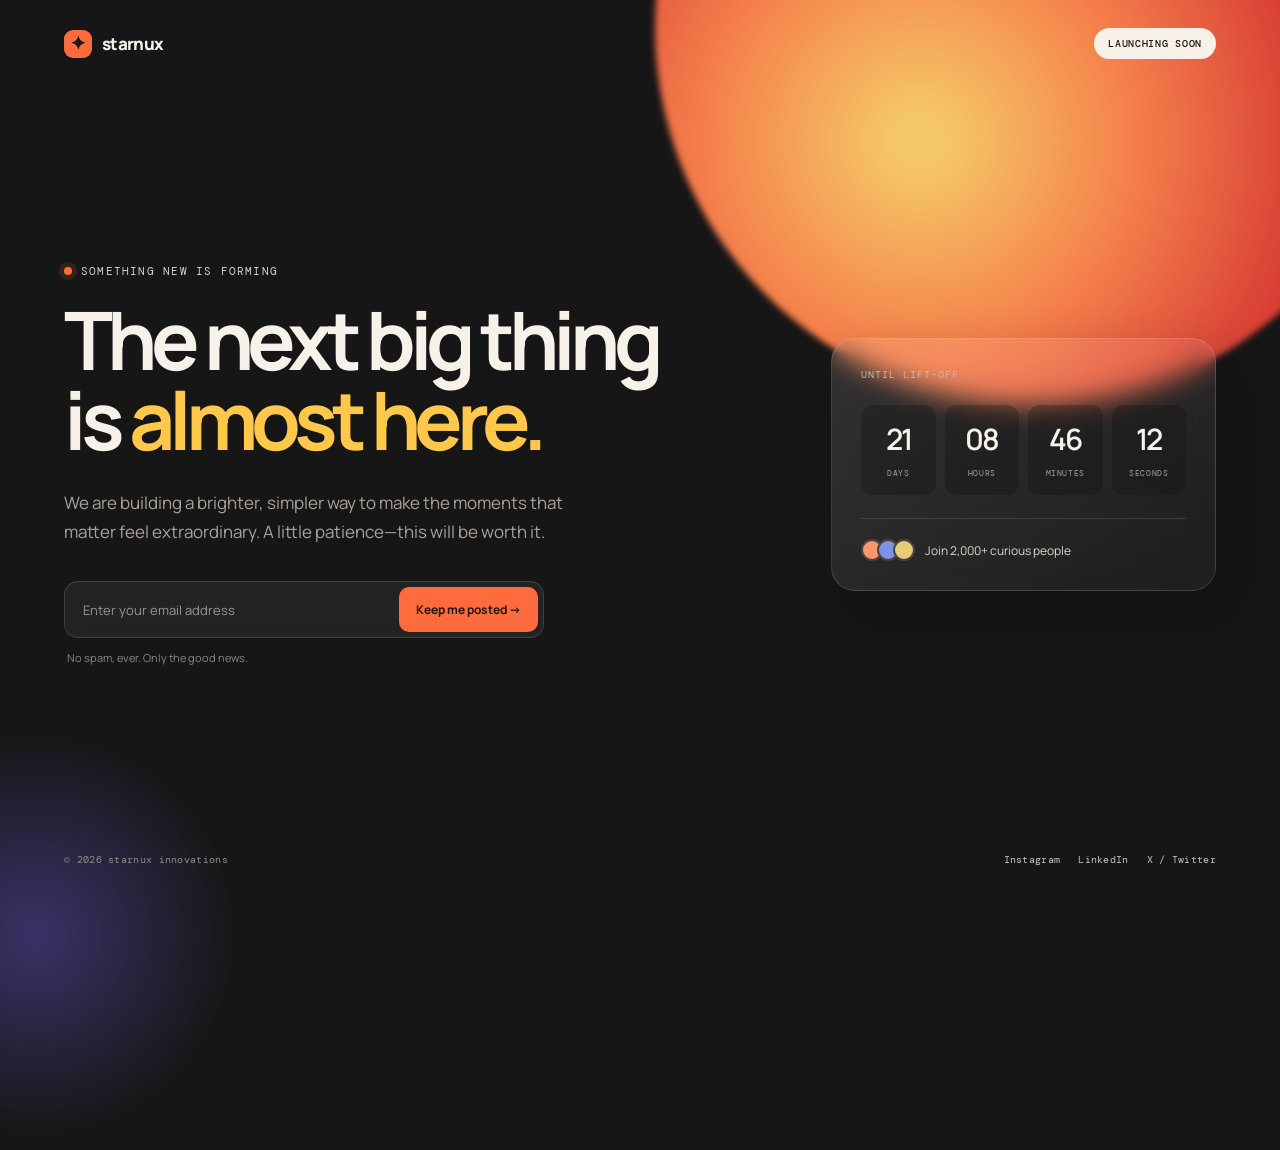
==== index.htm @ b2e8e021 "STARNUX first page" ====
<!DOCTYPE html>
<html lang="en">
<head>
  <meta charset="UTF-8">
  <meta name="viewport" content="width=device-width, initial-scale=1.0">
  <meta name="description" content="A new experience is on the way.">
  <title>Nova — Coming Soon</title>
  <style>
    @import url('https://fonts.googleapis.com/css2?family=DM+Mono:wght@400;500&family=Manrope:wght@400;500;600;700;800&display=swap');

    :root {
      --ink: #f6f2ea;
      --muted: #a9a29a;
      --orange: #ff6b3d;
      --yellow: #ffc84a;
      --panel: rgba(255, 255, 255, .06);
      --line: rgba(255, 255, 255, .13);
    }

    * { box-sizing: border-box; }

    body {
      min-height: 100vh;
      margin: 0;
      overflow-x: hidden;
      color: var(--ink);
      background: #171616;
      font-family: "Manrope", Arial, sans-serif;
    }

    .page {
      position: relative;
      min-height: 100vh;
      isolation: isolate;
      display: flex;
      flex-direction: column;
      padding: 28px clamp(24px, 5vw, 78px) 34px;
    }

    .orb {
      position: absolute;
      z-index: -1;
      border-radius: 50%;
      filter: blur(3px);
      pointer-events: none;
    }

    .orb-one {
      width: min(59vw, 760px);
      height: min(59vw, 760px);
      top: -350px;
      right: -130px;
      background: radial-gradient(circle at 35% 65%, #ffce69 0 4%, #ff874f 30%, #df3c35 58%, transparent 70%);
      opacity: .96;
    }

    .orb-two {
      width: 430px;
      height: 430px;
      bottom: -250px;
      left: -180px;
      background: radial-gradient(circle, #4f459a, transparent 67%);
      opacity: .62;
    }

    header, footer { display: flex; align-items: center; justify-content: space-between; }

    .brand {
      display: inline-flex;
      align-items: center;
      gap: 10px;
      color: var(--ink);
      font-size: 17px;
      font-weight: 800;
      letter-spacing: -.7px;
      text-decoration: none;
    }

    .brand-mark { display: grid; width: 28px; height: 28px; place-items: center; border-radius: 9px; background: var(--orange); color: #1e1614; font-size: 19px; line-height: 1; }

    .status {
      color: #161313;
      background: #f7f1e7;
      border-radius: 100px;
      padding: 9px 14px;
      font-family: "DM Mono", monospace;
      font-size: 10px;
      font-weight: 500;
      letter-spacing: .07em;
      text-transform: uppercase;
    }

    main { display: grid; flex: 1; align-content: center; grid-template-columns: 1.1fr .9fr; gap: 60px; padding: 65px 0 48px; }

    .intro { max-width: 720px; }

    .eyebrow { display: flex; align-items: center; gap: 9px; margin: 0 0 22px; color: #d9d1c5; font-family: "DM Mono", monospace; font-size: 11px; letter-spacing: .11em; text-transform: uppercase; }
    .eyebrow::before { width: 8px; height: 8px; border-radius: 100%; background: var(--orange); box-shadow: 0 0 0 5px rgba(255, 107, 61, .13); content: ""; }

    h1 { max-width: 680px; margin: 0; font-size: clamp(3.25rem, 6.3vw, 6.5rem); font-weight: 700; letter-spacing: -.075em; line-height: .99; }
    h1 em { color: var(--yellow); font-style: normal; }
    .description { max-width: 515px; margin: 28px 0 34px; color: var(--muted); font-size: 17px; line-height: 1.75; }

    .notify-form { display: flex; max-width: 480px; padding: 5px; border: 1px solid var(--line); border-radius: 14px; background: var(--panel); backdrop-filter: blur(10px); }
    .notify-form input { min-width: 0; flex: 1; border: 0; outline: 0; padding: 0 13px; color: var(--ink); background: transparent; font: inherit; font-size: 13px; }
    .notify-form input::placeholder { color: #9b958e; }
    .notify-form button { cursor: pointer; border: 0; border-radius: 10px; padding: 14px 17px; color: #21130e; background: var(--orange); font: 700 12px "Manrope", sans-serif; transition: transform .2s, background .2s; }
    .notify-form button:hover { background: #ff8159; transform: translateY(-1px); }
    .form-note { margin: 12px 0 0 3px; color: #8c8680; font-size: 11px; }

    .launch-card { align-self: center; max-width: 385px; justify-self: end; width: 100%; padding: 29px; border: 1px solid var(--line); border-radius: 24px; background: linear-gradient(145deg, rgba(255,255,255,.12), rgba(255,255,255,.035)); box-shadow: 20px 24px 55px rgba(0,0,0,.22); backdrop-filter: blur(13px); }
    .launch-card > p { margin: 0 0 24px; color: #c2bbb1; font-family: "DM Mono", monospace; font-size: 10px; letter-spacing: .1em; text-transform: uppercase; }
    .countdown { display: grid; grid-template-columns: repeat(4, 1fr); gap: 9px; }
    .countdown div { padding: 14px 5px; border-radius: 12px; background: rgba(12, 12, 12, .27); text-align: center; }
    .countdown strong { display: block; font-size: clamp(1.4rem, 2.3vw, 2rem); font-weight: 600; letter-spacing: -.06em; }
    .countdown span { color: #a8a098; font-family: "DM Mono", monospace; font-size: 8px; letter-spacing: .08em; text-transform: uppercase; }
    .card-bottom { display: flex; align-items: center; gap: 10px; margin-top: 23px; padding-top: 20px; border-top: 1px solid var(--line); color: #ded7ce; font-size: 12px; }
    .avatars { display: flex; }
    .avatars i { display: block; width: 22px; height: 22px; margin-left: -6px; border: 2px solid #4e423f; border-radius: 50%; }
    .avatars i:first-child { margin-left: 0; background: #ff956e; }
    .avatars i:nth-child(2) { background: #7b92e7; }
    .avatars i:nth-child(3) { background: #e8cc76; }

    footer { color: #928b84; font-family: "DM Mono", monospace; font-size: 10px; letter-spacing: .03em; }
    .socials { display: flex; gap: 18px; }
    .socials a { color: #cbc4bc; text-decoration: none; transition: color .2s; }
    .socials a:hover { color: var(--orange); }

    @media (max-width: 760px) {
      .page { padding-top: 22px; }
      main { grid-template-columns: 1fr; gap: 45px; padding: 75px 0 52px; }
      .launch-card { justify-self: start; max-width: 430px; }
      .orb-one { top: -190px; right: -260px; width: 610px; height: 610px; }
    }

    @media (max-width: 430px) {
      .page { padding-inline: 19px; }
      .status { padding: 8px 10px; font-size: 8px; }
      h1 { font-size: 3.1rem; }
      .description { font-size: 15px; }
      .notify-form { display: grid; gap: 8px; padding: 8px; }
      .notify-form input { min-height: 38px; }
      .notify-form button { padding: 13px; }
      footer { align-items: flex-start; gap: 17px; flex-direction: column; }
    }
  </style>
</head>
<body>
  <div class="page">
    <div class="orb orb-one"></div>
    <div class="orb orb-two"></div>

    <header>
      <a class="brand" href="#"><span class="brand-mark">✦</span>starnux</a>
      <span class="status">Launching soon</span>
    </header>

    <main>
      <section class="intro">
        <p class="eyebrow">Something new is forming</p>
        <h1>The next big thing is <em>almost here.</em></h1>
        <p class="description">We are building a brighter, simpler way to make the moments that matter feel extraordinary. A little patience—this will be worth it.</p>
        <form class="notify-form" action="#">
          <input type="email" aria-label="Email address" placeholder="Enter your email address" required>
          <button type="submit">Keep me posted →</button>
        </form>
        <p class="form-note">No spam, ever. Only the good news.</p>
      </section>

      <aside class="launch-card">
        <p>Until lift-off</p>
        <div class="countdown" aria-label="Countdown timer">
          <div><strong>21</strong><span>Days</span></div>
          <div><strong>08</strong><span>Hours</span></div>
          <div><strong>46</strong><span>Minutes</span></div>
          <div><strong>12</strong><span>Seconds</span></div>
        </div>
        <div class="card-bottom"><span class="avatars"><i></i><i></i><i></i></span> Join 2,000+ curious people</div>
      </aside>
    </main>

    <footer>
      <span>© 2026 starnux innovations</span>
      <nav class="socials" aria-label="Social media"><a href="#">Instagram</a><a href="#">LinkedIn</a><a href="#">X / Twitter</a></nav>
    </footer>
  </div>
</body>
</html>
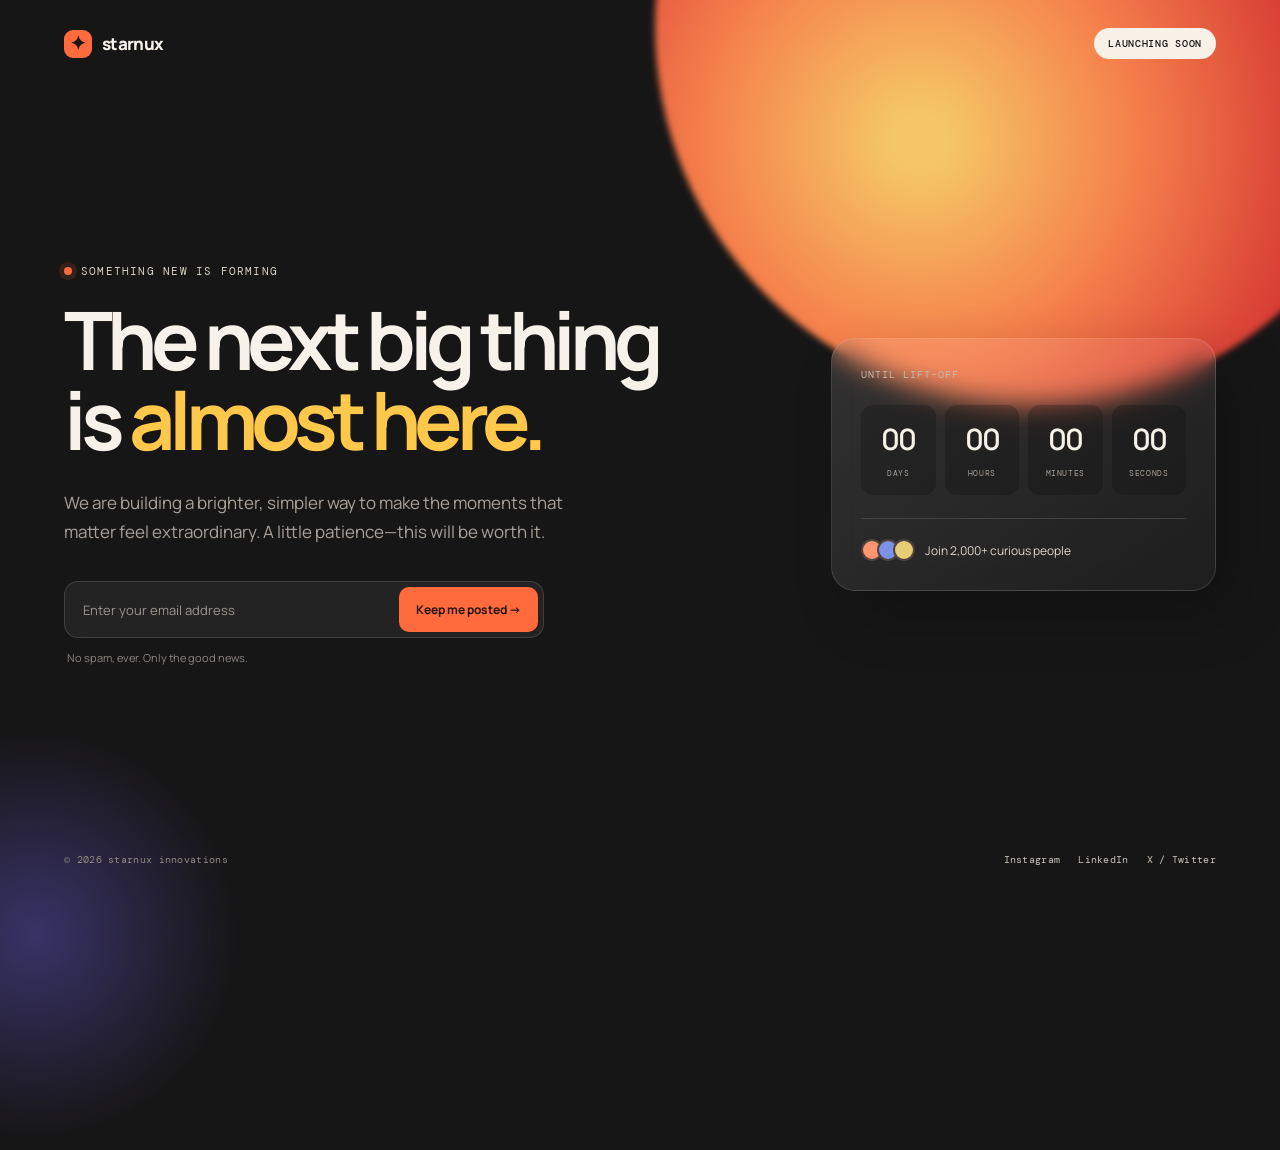
==== commit b78d7284: "STARNUX first page111" ====
--- a/index.htm
+++ b/index.htm
@@ -4,7 +4,7 @@
   <meta charset="UTF-8">
   <meta name="viewport" content="width=device-width, initial-scale=1.0">
   <meta name="description" content="A new experience is on the way.">
-  <title>Nova — Coming Soon</title>
+  <title>starnux— Coming Soon</title>
   <style>
     @import url('https://fonts.googleapis.com/css2?family=DM+Mono:wght@400;500&family=Manrope:wght@400;500;600;700;800&display=swap');
 
@@ -170,10 +170,10 @@
       <aside class="launch-card">
         <p>Until lift-off</p>
         <div class="countdown" aria-label="Countdown timer">
-          <div><strong>21</strong><span>Days</span></div>
-          <div><strong>08</strong><span>Hours</span></div>
-          <div><strong>46</strong><span>Minutes</span></div>
-          <div><strong>12</strong><span>Seconds</span></div>
+          <div><strong id="days">00</strong><span>Days</span></div>
+          <div><strong id="hours">00</strong><span>Hours</span></div>
+          <div><strong id="minutes">00</strong><span>Minutes</span></div>
+          <div><strong id="seconds">00</strong><span>Seconds</span></div>
         </div>
         <div class="card-bottom"><span class="avatars"><i></i><i></i><i></i></span> Join 2,000+ curious people</div>
       </aside>
@@ -184,5 +184,31 @@
       <nav class="socials" aria-label="Social media"><a href="#">Instagram</a><a href="#">LinkedIn</a><a href="#">X / Twitter</a></nav>
     </footer>
   </div>
+  <script>
+    const launchDate = new Date('2026-11-01T00:00:00');
+    const timeUnits = {
+      days: document.getElementById('days'),
+      hours: document.getElementById('hours'),
+      minutes: document.getElementById('minutes'),
+      seconds: document.getElementById('seconds')
+    };
+
+    function updateCountdown() {
+      const timeRemaining = Math.max(0, launchDate - new Date());
+      const totalSeconds = Math.floor(timeRemaining / 1000);
+      const days = Math.floor(totalSeconds / 86400);
+      const hours = Math.floor(totalSeconds % 86400 / 3600);
+      const minutes = Math.floor(totalSeconds % 3600 / 60);
+      const seconds = totalSeconds % 60;
+
+      timeUnits.days.textContent = String(days).padStart(2, '0');
+      timeUnits.hours.textContent = String(hours).padStart(2, '0');
+      timeUnits.minutes.textContent = String(minutes).padStart(2, '0');
+      timeUnits.seconds.textContent = String(seconds).padStart(2, '0');
+    }
+
+    updateCountdown();
+    setInterval(updateCountdown, 1000);
+  </script>
 </body>
 </html>
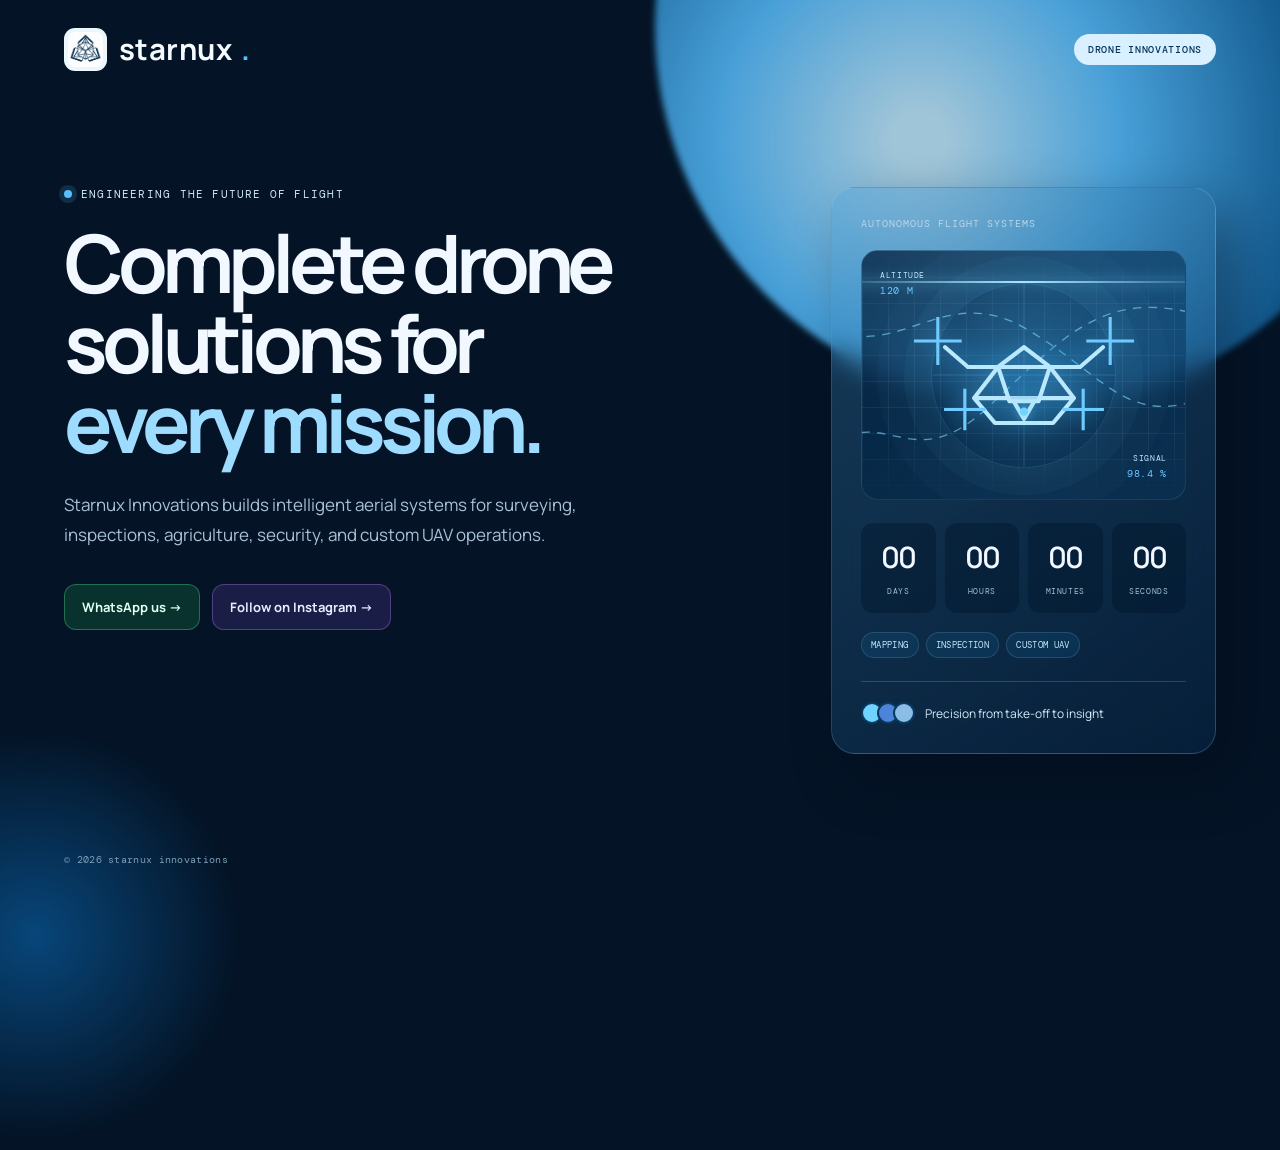
==== commit 53b41e22: "STARNUX fix" ====
--- a/index.htm
+++ b/index.htm
@@ -3,18 +3,18 @@
 <head>
   <meta charset="UTF-8">
   <meta name="viewport" content="width=device-width, initial-scale=1.0">
-  <meta name="description" content="A new experience is on the way.">
+  <meta name="description" content="Starnux Innovations provides complete drone solutions for every mission.">
   <title>starnux— Coming Soon</title>
   <style>
     @import url('https://fonts.googleapis.com/css2?family=DM+Mono:wght@400;500&family=Manrope:wght@400;500;600;700;800&display=swap');
 
     :root {
-      --ink: #f6f2ea;
-      --muted: #a9a29a;
-      --orange: #ff6b3d;
-      --yellow: #ffc84a;
-      --panel: rgba(255, 255, 255, .06);
-      --line: rgba(255, 255, 255, .13);
+      --ink: #f1f8ff;
+      --muted: #a9c0d6;
+      --orange: #56bfff;
+      --yellow: #9edcff;
+      --panel: rgba(31, 103, 151, .18);
+      --line: rgba(161, 218, 255, .2);
     }
 
     * { box-sizing: border-box; }
@@ -24,7 +24,7 @@
       margin: 0;
       overflow-x: hidden;
       color: var(--ink);
-      background: #171616;
+      background: #041426;
       font-family: "Manrope", Arial, sans-serif;
     }
 
@@ -50,8 +50,8 @@
       height: min(59vw, 760px);
       top: -350px;
       right: -130px;
-      background: radial-gradient(circle at 35% 65%, #ffce69 0 4%, #ff874f 30%, #df3c35 58%, transparent 70%);
-      opacity: .96;
+      background: radial-gradient(circle at 35% 65%, #c2ecff 0 4%, #57bfff 29%, #176ba8 56%, transparent 70%);
+      opacity: .82;
     }
 
     .orb-two {
@@ -59,8 +59,8 @@
       height: 430px;
       bottom: -250px;
       left: -180px;
-      background: radial-gradient(circle, #4f459a, transparent 67%);
-      opacity: .62;
+      background: radial-gradient(circle, #0a5c9f, transparent 67%);
+      opacity: .7;
     }
 
     header, footer { display: flex; align-items: center; justify-content: space-between; }
@@ -68,19 +68,31 @@
     .brand {
       display: inline-flex;
       align-items: center;
-      gap: 10px;
-      color: var(--ink);
-      font-size: 17px;
-      font-weight: 800;
-      letter-spacing: -.7px;
+      gap: 12px;
+      color: #f5fbff;
+      font-size: clamp(1.5rem, 2.3vw, 2rem);
+      font-weight: 700;
+      letter-spacing: .015em;
+      line-height: 1;
       text-decoration: none;
     }
 
-    .brand-mark { display: grid; width: 28px; height: 28px; place-items: center; border-radius: 9px; background: var(--orange); color: #1e1614; font-size: 19px; line-height: 1; }
+    .brand-mark-icon {
+      width: 43px;
+      height: 43px;
+      flex: 0 0 43px;
+      border: 1px solid rgba(255, 255, 255, .22);
+      border-radius: 11px;
+      background: #eaf7ff;
+      object-fit: cover;
+      padding: 3px;
+    }
+
+    .brand-dot { margin-left: -.1em; color: var(--orange); }
 
     .status {
-      color: #161313;
-      background: #f7f1e7;
+      color: #083459;
+      background: #d8f0ff;
       border-radius: 100px;
       padding: 9px 14px;
       font-family: "DM Mono", monospace;
@@ -94,36 +106,63 @@
 
     .intro { max-width: 720px; }
 
-    .eyebrow { display: flex; align-items: center; gap: 9px; margin: 0 0 22px; color: #d9d1c5; font-family: "DM Mono", monospace; font-size: 11px; letter-spacing: .11em; text-transform: uppercase; }
-    .eyebrow::before { width: 8px; height: 8px; border-radius: 100%; background: var(--orange); box-shadow: 0 0 0 5px rgba(255, 107, 61, .13); content: ""; }
+    .eyebrow { display: flex; align-items: center; gap: 9px; margin: 0 0 22px; color: #cfe7f8; font-family: "DM Mono", monospace; font-size: 11px; letter-spacing: .11em; text-transform: uppercase; }
+    .eyebrow::before { width: 8px; height: 8px; border-radius: 100%; background: var(--orange); box-shadow: 0 0 0 5px rgba(86, 191, 255, .15); content: ""; }
 
     h1 { max-width: 680px; margin: 0; font-size: clamp(3.25rem, 6.3vw, 6.5rem); font-weight: 700; letter-spacing: -.075em; line-height: .99; }
     h1 em { color: var(--yellow); font-style: normal; }
     .description { max-width: 515px; margin: 28px 0 34px; color: var(--muted); font-size: 17px; line-height: 1.75; }
 
-    .notify-form { display: flex; max-width: 480px; padding: 5px; border: 1px solid var(--line); border-radius: 14px; background: var(--panel); backdrop-filter: blur(10px); }
-    .notify-form input { min-width: 0; flex: 1; border: 0; outline: 0; padding: 0 13px; color: var(--ink); background: transparent; font: inherit; font-size: 13px; }
-    .notify-form input::placeholder { color: #9b958e; }
-    .notify-form button { cursor: pointer; border: 0; border-radius: 10px; padding: 14px 17px; color: #21130e; background: var(--orange); font: 700 12px "Manrope", sans-serif; transition: transform .2s, background .2s; }
-    .notify-form button:hover { background: #ff8159; transform: translateY(-1px); }
-    .form-note { margin: 12px 0 0 3px; color: #8c8680; font-size: 11px; }
-
-    .launch-card { align-self: center; max-width: 385px; justify-self: end; width: 100%; padding: 29px; border: 1px solid var(--line); border-radius: 24px; background: linear-gradient(145deg, rgba(255,255,255,.12), rgba(255,255,255,.035)); box-shadow: 20px 24px 55px rgba(0,0,0,.22); backdrop-filter: blur(13px); }
-    .launch-card > p { margin: 0 0 24px; color: #c2bbb1; font-family: "DM Mono", monospace; font-size: 10px; letter-spacing: .1em; text-transform: uppercase; }
+    .contact-actions { display: flex; flex-wrap: wrap; gap: 12px; }
+    .contact-button { display: inline-flex; align-items: center; gap: 9px; border: 1px solid var(--line); border-radius: 12px; padding: 13px 17px; color: var(--ink); background: var(--panel); font-size: 13px; font-weight: 700; text-decoration: none; transition: transform .2s, background .2s, border-color .2s; }
+    .contact-button:hover { border-color: var(--orange); background: rgba(86, 191, 255, .2); transform: translateY(-2px); }
+    .contact-button svg { width: 18px; height: 18px; fill: currentColor; }
+    .contact-button.whatsapp { color: #dffff0; background: rgba(37, 211, 102, .16); border-color: rgba(83, 230, 139, .34); }
+    .contact-button.instagram { color: #e6edff; background: rgba(155, 89, 255, .15); border-color: rgba(179, 131, 255, .34); }
+
+    .launch-card { align-self: center; max-width: 385px; justify-self: end; width: 100%; padding: 29px; border: 1px solid var(--line); border-radius: 24px; background: linear-gradient(145deg, rgba(69,158,216,.3), rgba(8,41,76,.5)); box-shadow: 20px 24px 55px rgba(0,8,20,.38); backdrop-filter: blur(13px); }
+    .launch-card > p { margin: 0 0 24px; color: #b7d6ea; font-family: "DM Mono", monospace; font-size: 10px; letter-spacing: .1em; text-transform: uppercase; }
+    .flight-visual { position: relative; display: grid; height: 250px; place-items: center; overflow: hidden; margin: -4px 0 23px; border: 1px solid rgba(159, 217, 255, .13); border-radius: 17px; background: radial-gradient(circle at 50% 55%, rgba(76, 178, 240, .25), transparent 48%), linear-gradient(135deg, rgba(2, 31, 60, .78), rgba(7, 58, 100, .35)); }
+    .flight-visual::before, .flight-visual::after { position: absolute; content: ""; pointer-events: none; }
+    .flight-visual::before { inset: 0; background: linear-gradient(rgba(159, 217, 255, .08) 1px, transparent 1px), linear-gradient(90deg, rgba(159, 217, 255, .08) 1px, transparent 1px); background-size: 26px 26px; mask-image: linear-gradient(to bottom, transparent, #000 25%, #000 75%, transparent); }
+    .flight-visual::after { width: 130%; height: 2px; top: 12%; left: -15%; background: linear-gradient(90deg, transparent, #a9e4ff, transparent); box-shadow: 0 0 14px #65caff; animation: scan 3.5s ease-in-out infinite; }
+    .flight-radar { position: absolute; width: 185px; height: 185px; border: 1px solid rgba(126, 214, 255, .15); border-radius: 50%; box-shadow: 0 0 0 27px rgba(126, 214, 255, .035), 0 0 0 54px rgba(126, 214, 255, .025); animation: radar-pulse 3s ease-out infinite; }
+    .flight-radar::before, .flight-radar::after { position: absolute; top: 50%; left: 50%; background: rgba(145, 221, 255, .18); content: ""; transform: translate(-50%, -50%); }
+    .flight-radar::before { width: 100%; height: 1px; }
+    .flight-radar::after { width: 1px; height: 100%; }
+    .flight-route { position: absolute; width: 130%; height: 110%; z-index: 0; }
+    .flight-route path { fill: none; stroke: rgba(131, 218, 255, .6); stroke-width: 1.3; stroke-dasharray: 8 7; animation: route-flow 4s linear infinite; }
+    .drone-svg { position: relative; z-index: 1; width: 270px; color: #b9e8ff; filter: drop-shadow(0 0 10px rgba(79, 192, 255, .42)); animation: drone-float 4s ease-in-out infinite; }
+    .drone-svg .frame { fill: rgba(20, 106, 163, .13); stroke: currentColor; stroke-linecap: round; stroke-linejoin: round; stroke-width: 4; }
+    .drone-svg .propeller { fill: none; stroke: #6ecbff; stroke-width: 3; transform-box: fill-box; transform-origin: center; animation: spin 1.2s linear infinite; }
+    .drone-svg .light { fill: #72d4ff; filter: drop-shadow(0 0 5px #72d4ff); animation: blink 1s ease-in-out infinite alternate; }
+    .solution-tags { display: flex; flex-wrap: wrap; gap: 7px; margin-top: 19px; }
+    .solution-tags span { border: 1px solid rgba(159, 217, 255, .16); border-radius: 99px; padding: 6px 9px; color: #c6e6f8; background: rgba(20, 104, 160, .18); font: 9px "DM Mono", monospace; letter-spacing: .04em; text-transform: uppercase; }
+    .flight-readout { position: absolute; z-index: 2; color: #bfe8ff; font: 8px "DM Mono", monospace; letter-spacing: .08em; text-transform: uppercase; }
+    .flight-readout span { display: block; margin-top: 4px; color: #6dcaff; font-size: 10px; }
+    .readout-left { top: 19px; left: 18px; }
+    .readout-right { right: 18px; bottom: 19px; text-align: right; }
+
+    @keyframes drone-float { 0%, 100% { transform: translateY(5px) rotate(-1.5deg); } 50% { transform: translateY(-7px) rotate(1.5deg); } }
+    @keyframes spin { to { transform: rotate(360deg); } }
+    @keyframes blink { to { opacity: .35; } }
+    @keyframes scan { 0%, 100% { transform: translateY(0); opacity: .25; } 50% { transform: translateY(130px); opacity: 1; } }
+    @keyframes route-flow { to { stroke-dashoffset: -120; } }
+    @keyframes radar-pulse { 0% { transform: scale(.92); opacity: .35; } 65% { transform: scale(1.08); opacity: 1; } 100% { transform: scale(1.16); opacity: 0; } }
     .countdown { display: grid; grid-template-columns: repeat(4, 1fr); gap: 9px; }
-    .countdown div { padding: 14px 5px; border-radius: 12px; background: rgba(12, 12, 12, .27); text-align: center; }
+    .countdown div { padding: 14px 5px; border-radius: 12px; background: rgba(2, 23, 45, .46); text-align: center; }
     .countdown strong { display: block; font-size: clamp(1.4rem, 2.3vw, 2rem); font-weight: 600; letter-spacing: -.06em; }
-    .countdown span { color: #a8a098; font-family: "DM Mono", monospace; font-size: 8px; letter-spacing: .08em; text-transform: uppercase; }
-    .card-bottom { display: flex; align-items: center; gap: 10px; margin-top: 23px; padding-top: 20px; border-top: 1px solid var(--line); color: #ded7ce; font-size: 12px; }
+    .countdown span { color: #9ec0d8; font-family: "DM Mono", monospace; font-size: 8px; letter-spacing: .08em; text-transform: uppercase; }
+    .card-bottom { display: flex; align-items: center; gap: 10px; margin-top: 23px; padding-top: 20px; border-top: 1px solid var(--line); color: #d4ebfa; font-size: 12px; }
     .avatars { display: flex; }
-    .avatars i { display: block; width: 22px; height: 22px; margin-left: -6px; border: 2px solid #4e423f; border-radius: 50%; }
-    .avatars i:first-child { margin-left: 0; background: #ff956e; }
-    .avatars i:nth-child(2) { background: #7b92e7; }
-    .avatars i:nth-child(3) { background: #e8cc76; }
-
-    footer { color: #928b84; font-family: "DM Mono", monospace; font-size: 10px; letter-spacing: .03em; }
+    .avatars i { display: block; width: 22px; height: 22px; margin-left: -6px; border: 2px solid #0a385e; border-radius: 50%; }
+    .avatars i:first-child { margin-left: 0; background: #6ed3ff; }
+    .avatars i:nth-child(2) { background: #4b84d8; }
+    .avatars i:nth-child(3) { background: #8bbee7; }
+
+    footer { color: #7e9eb8; font-family: "DM Mono", monospace; font-size: 10px; letter-spacing: .03em; }
     .socials { display: flex; gap: 18px; }
-    .socials a { color: #cbc4bc; text-decoration: none; transition: color .2s; }
+    .socials a { color: #c4e2f5; text-decoration: none; transition: color .2s; }
     .socials a:hover { color: var(--orange); }
 
     @media (max-width: 760px) {
@@ -138,9 +177,10 @@
       .status { padding: 8px 10px; font-size: 8px; }
       h1 { font-size: 3.1rem; }
       .description { font-size: 15px; }
-      .notify-form { display: grid; gap: 8px; padding: 8px; }
-      .notify-form input { min-height: 38px; }
-      .notify-form button { padding: 13px; }
+      .contact-actions { flex-direction: column; align-items: stretch; }
+      .contact-button { justify-content: center; }
+      .flight-visual { height: 225px; }
+      .drone-svg { width: 235px; }
       footer { align-items: flex-start; gap: 17px; flex-direction: column; }
     }
   </style>
@@ -151,37 +191,50 @@
     <div class="orb orb-two"></div>
 
     <header>
-      <a class="brand" href="#"><span class="brand-mark">✦</span>starnux</a>
-      <span class="status">Launching soon</span>
+      <a class="brand" href="#" aria-label="Starnux Innovations home"><img class="brand-mark-icon" src="starnux-mark.jpeg" alt="">starnux<span class="brand-dot">.</span></a>
+      <span class="status">Drone innovations</span>
     </header>
 
     <main>
       <section class="intro">
-        <p class="eyebrow">Something new is forming</p>
-        <h1>The next big thing is <em>almost here.</em></h1>
-        <p class="description">We are building a brighter, simpler way to make the moments that matter feel extraordinary. A little patience—this will be worth it.</p>
-        <form class="notify-form" action="#">
-          <input type="email" aria-label="Email address" placeholder="Enter your email address" required>
-          <button type="submit">Keep me posted →</button>
-        </form>
-        <p class="form-note">No spam, ever. Only the good news.</p>
+        <p class="eyebrow">Engineering the future of flight</p>
+        <h1>Complete drone solutions for <em>every mission.</em></h1>
+        <p class="description">Starnux Innovations builds intelligent aerial systems for surveying, inspections, agriculture, security, and custom UAV operations.</p>
+        <div class="contact-actions">
+          <a class="contact-button whatsapp" href="https://wa.me/919074315600" target="_blank" rel="noopener noreferrer">WhatsApp us &rarr;</a>
+          <a class="contact-button instagram" href="https://www.instagram.com/starnuxinnovations?mdxt=eDgyN2V6aTc1ZWYx" target="_blank" rel="noopener noreferrer">Follow on Instagram &rarr;</a>
+        </div>
       </section>
 
       <aside class="launch-card">
-        <p>Until lift-off</p>
+        <p>Autonomous flight systems</p>
+        <div class="flight-visual" aria-hidden="true">
+          <div class="flight-radar"></div>
+          <svg class="flight-route" viewBox="0 0 400 260" preserveAspectRatio="none"><path d="M-5 215C65 140 85 235 165 161S284 34 405 86"/><path d="M-5 72C72 133 116 36 201 85s102 110 204 49"/></svg>
+          <div class="flight-readout readout-left">Altitude<span>120 M</span></div>
+          <div class="flight-readout readout-right">Signal<span>98.4 %</span></div>
+          <svg class="drone-svg" viewBox="0 0 260 170" fill="none">
+            <path class="frame" d="M130 58 105 77H76l-22-19m76 0 25 19h29l22-19M105 77l-23 30m73-30 23 30M82 107h96l-20 24h-56l-20-24Z"/>
+            <path class="frame" d="M105 77h50l-11 33h-28l-11-33Zm15 33h20l-10 17-10-17Z"/>
+            <path class="propeller" d="M24 52h46M47 29v46"/><path class="propeller" d="M190 52h46m-23-23v46"/>
+            <path class="propeller" d="M53 118h40m-20-20v40"/><path class="propeller" d="M167 118h40m-20-20v40"/>
+            <circle class="light" cx="130" cy="120" r="4"/>
+          </svg>
+        </div>
         <div class="countdown" aria-label="Countdown timer">
           <div><strong id="days">00</strong><span>Days</span></div>
           <div><strong id="hours">00</strong><span>Hours</span></div>
           <div><strong id="minutes">00</strong><span>Minutes</span></div>
           <div><strong id="seconds">00</strong><span>Seconds</span></div>
         </div>
-        <div class="card-bottom"><span class="avatars"><i></i><i></i><i></i></span> Join 2,000+ curious people</div>
+        <div class="solution-tags"><span>Mapping</span><span>Inspection</span><span>Custom UAV</span></div>
+        <div class="card-bottom"><span class="avatars"><i></i><i></i><i></i></span> Precision from take-off to insight</div>
       </aside>
     </main>
 
     <footer>
       <span>© 2026 starnux innovations</span>
-      <nav class="socials" aria-label="Social media"><a href="#">Instagram</a><a href="#">LinkedIn</a><a href="#">X / Twitter</a></nav>
+      
     </footer>
   </div>
   <script>
